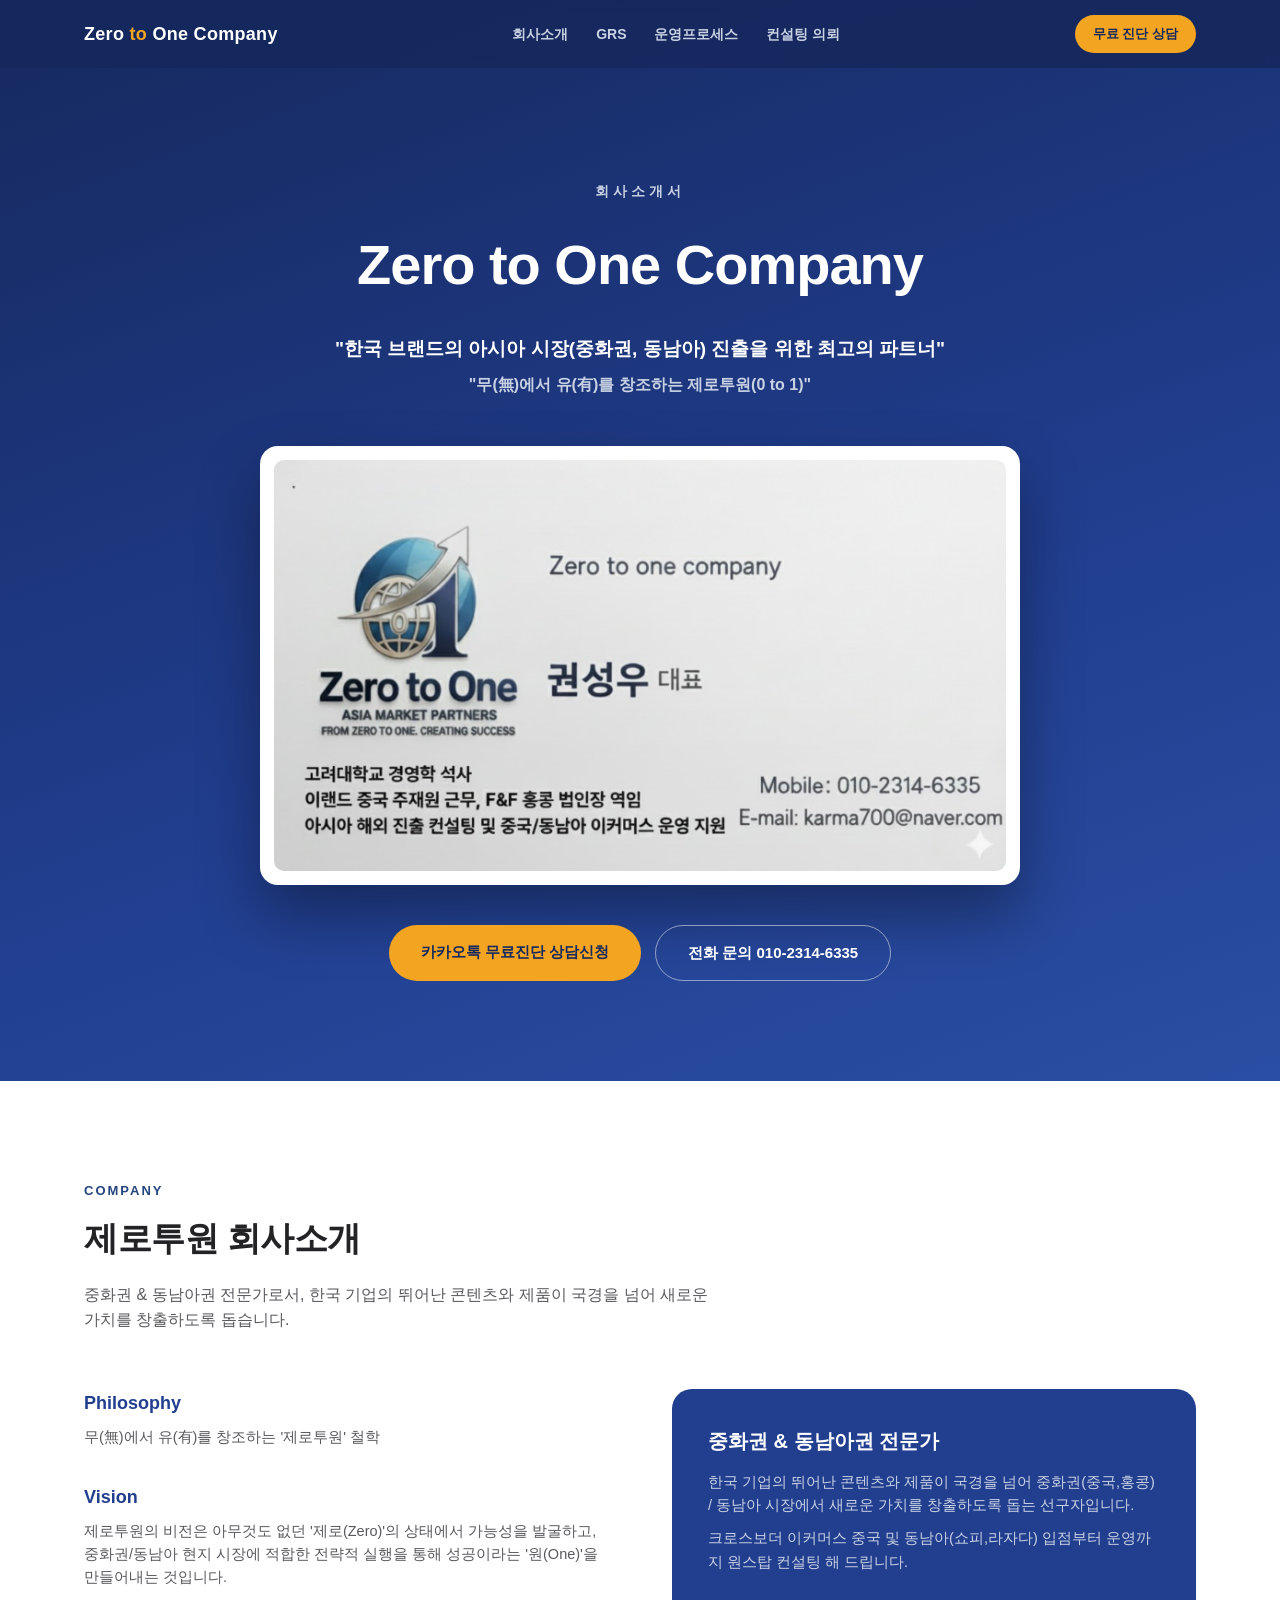
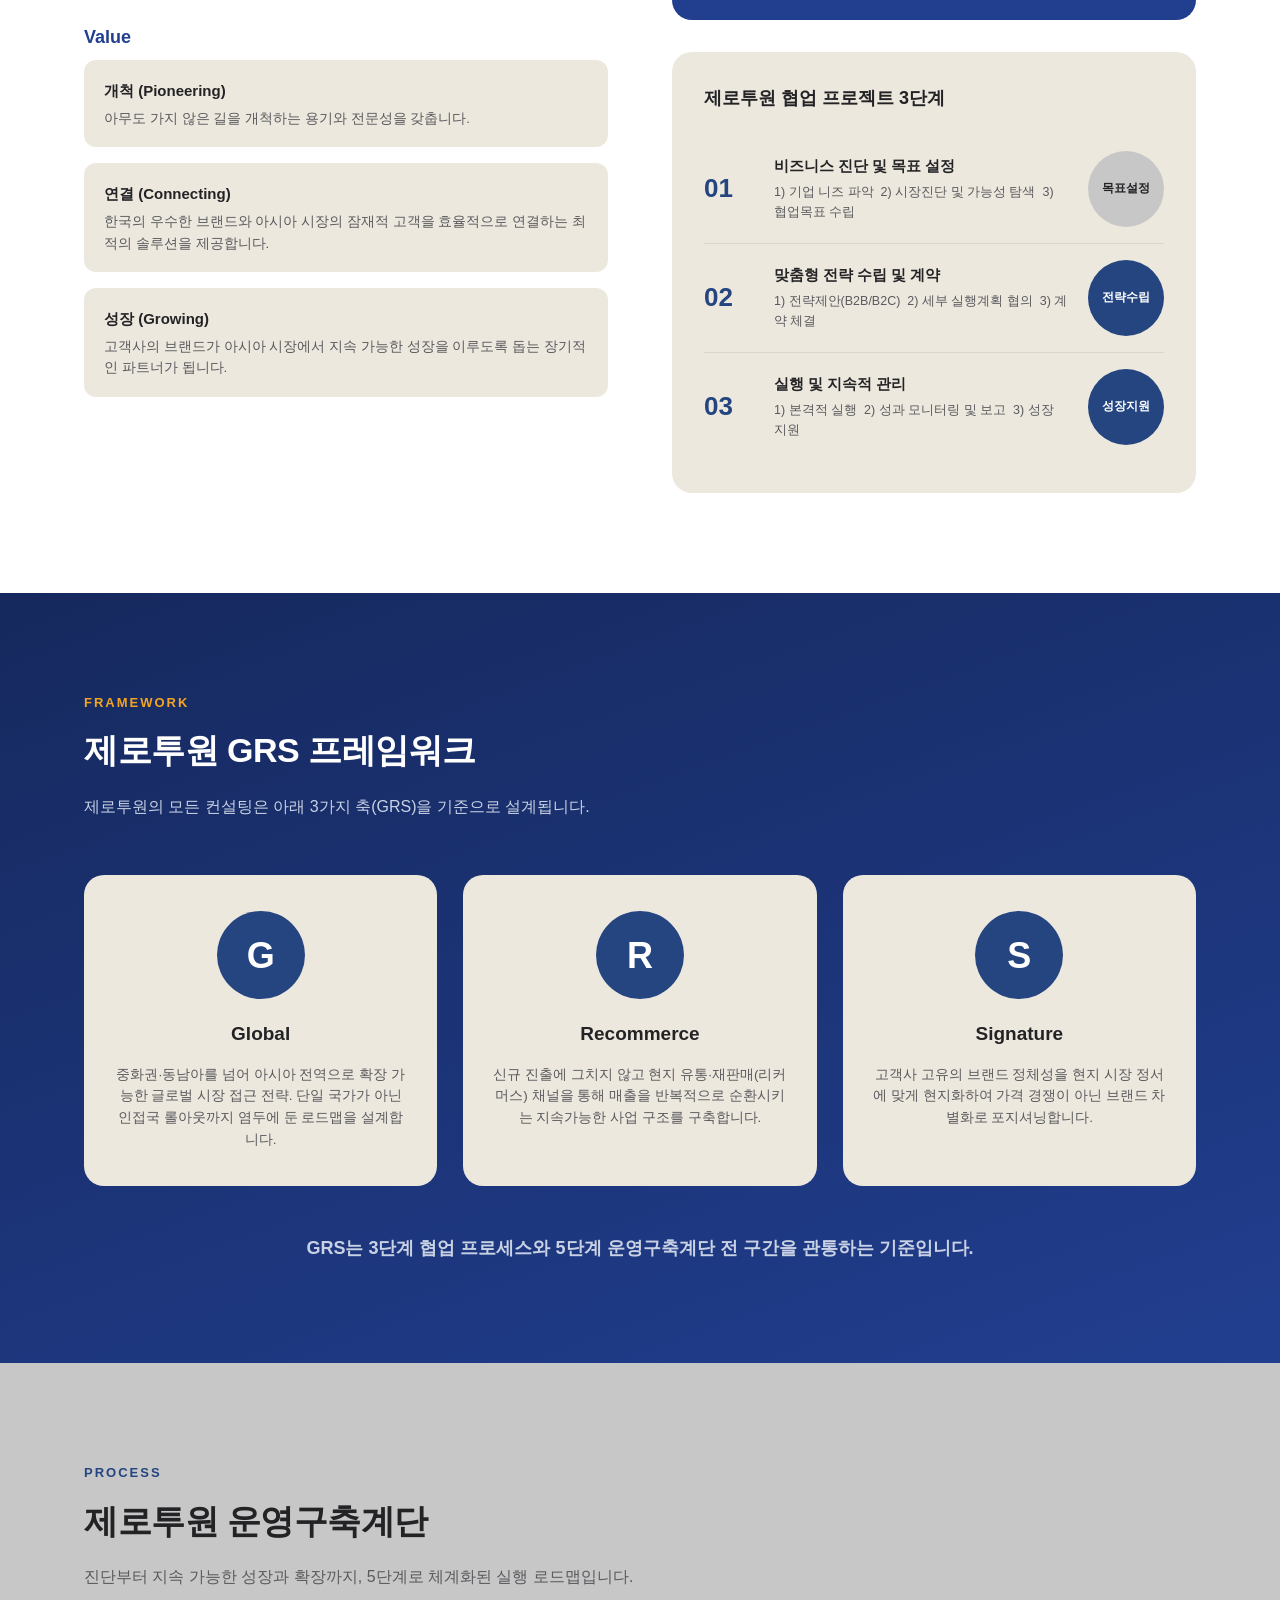
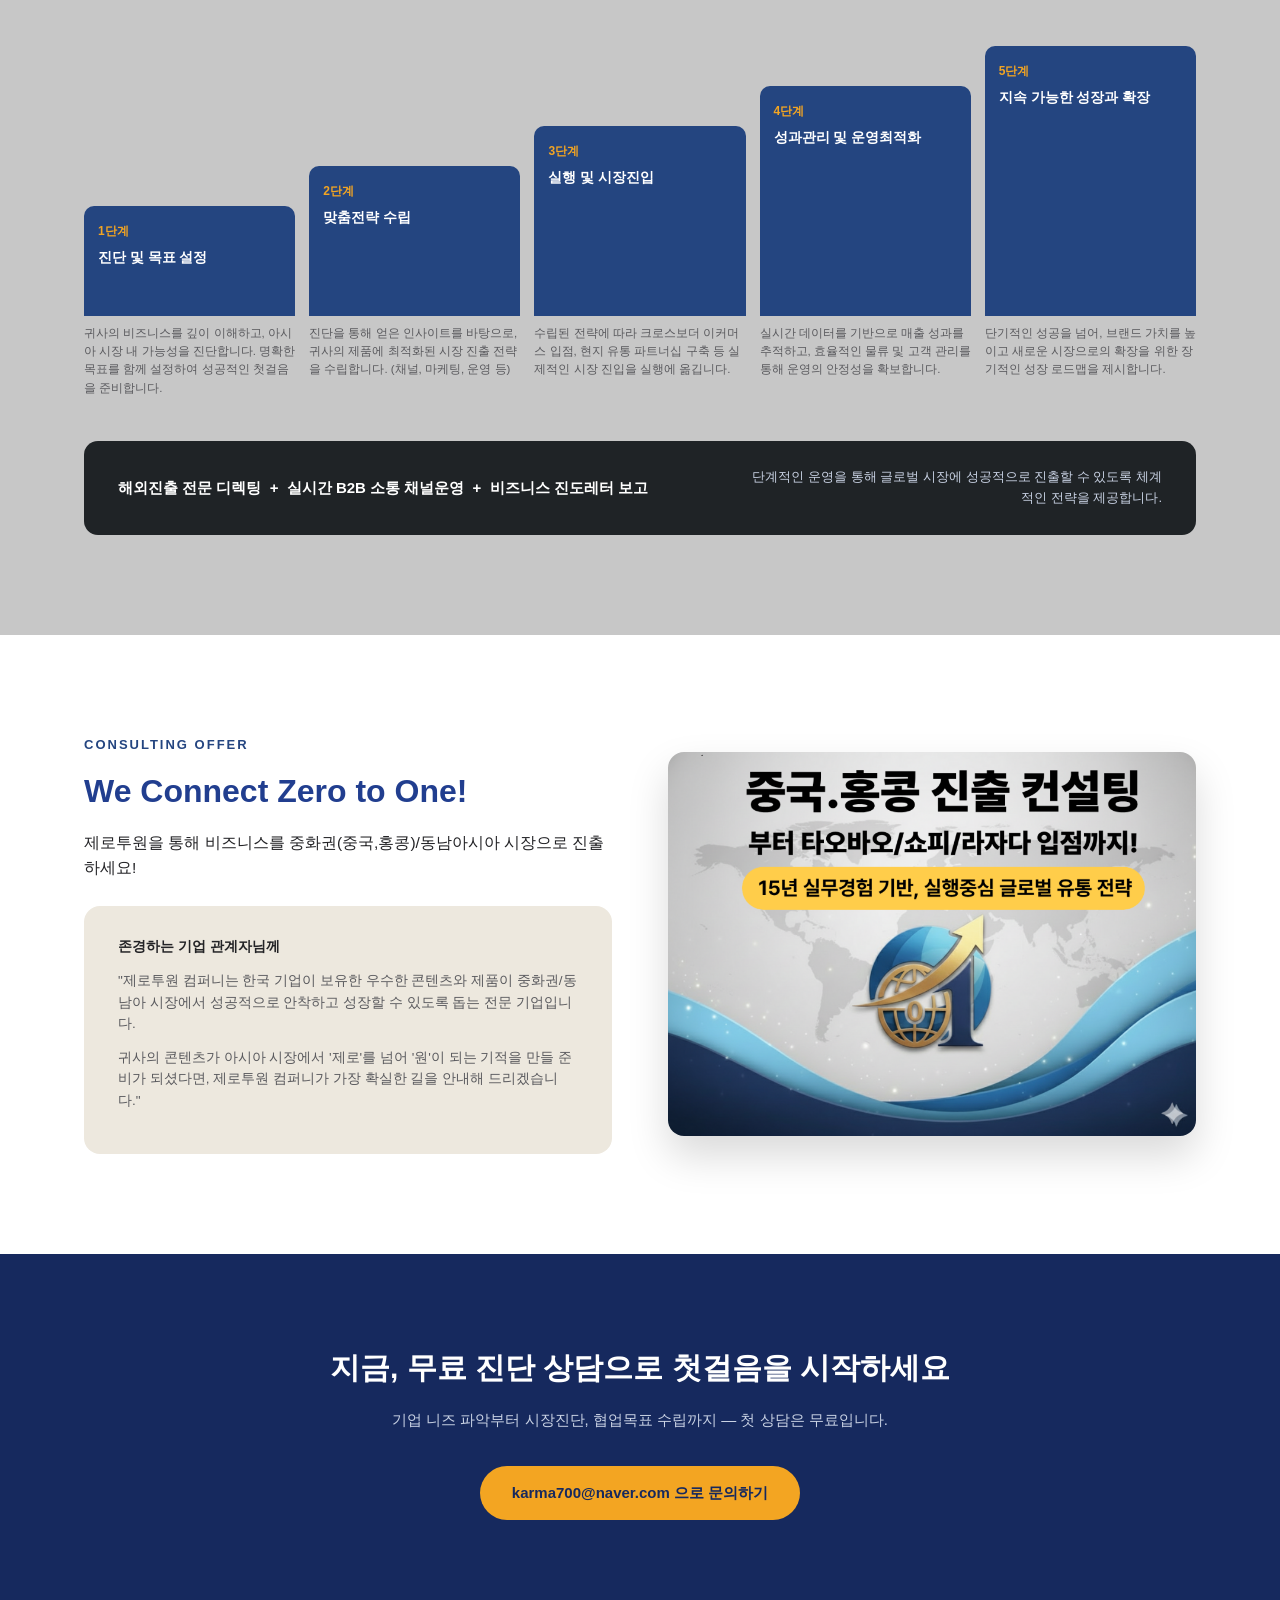
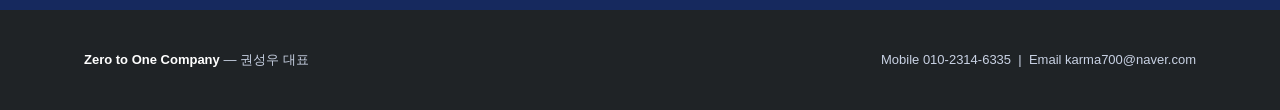
==== index.html @ a4dbe607 "Add Zero to One Company landing page" ====
<!DOCTYPE html>
<html lang="ko">
<head>
<meta charset="UTF-8">
<meta name="viewport" content="width=device-width, initial-scale=1.0">
<title>Zero to One Company | 중화권·동남아 진출 컨설팅</title>
<style>
  :root{
    --navy:#213E8F;
    --navy-deep:#16295E;
    --accent:#244580;
    --cream:#EDE8DE;
    --gray-panel:#C7C7C7;
    --dark-text:#232326;
    --mute-text:#5A5A5E;
    --light-text:#C9D2E4;
    --white:#FFFFFF;
    --orange:#F3A522;
    --black-band:#1F2326;
  }
  *{box-sizing:border-box;margin:0;padding:0;}
  html{scroll-behavior:smooth;}
  body{
    font-family:"Pretendard","맑은 고딕","Malgun Gothic",sans-serif;
    color:var(--dark-text);
    line-height:1.6;
    background:var(--white);
  }
  a{text-decoration:none;color:inherit;}
  .container{max-width:1160px;margin:0 auto;padding:0 24px;}
  section{padding:100px 0;}

  /* ---------- NAV ---------- */
  .nav{
    position:fixed;top:0;left:0;right:0;z-index:100;
    background:rgba(22,41,94,0.92);
    backdrop-filter:blur(6px);
  }
  .nav .container{
    display:flex;align-items:center;justify-content:space-between;
    height:68px;
  }
  .nav .logo{color:var(--white);font-weight:800;font-size:18px;letter-spacing:0.3px;}
  .nav .logo span{color:var(--orange);}
  .nav-links{display:flex;gap:28px;}
  .nav-links a{color:var(--light-text);font-size:14px;font-weight:600;transition:color .2s;}
  .nav-links a:hover{color:var(--white);}
  .nav-cta{
    background:var(--orange);color:var(--navy-deep);
    padding:9px 18px;border-radius:24px;font-size:13px;font-weight:800;
    white-space:nowrap;
  }

  /* ---------- HERO ---------- */
  .hero{
    background:linear-gradient(160deg,var(--navy-deep) 0%,var(--navy) 60%,#2a4ea3 100%);
    color:var(--white);
    padding:180px 0 100px;
    text-align:center;
  }
  .hero .eyebrow{
    letter-spacing:4px;color:var(--light-text);font-size:14px;font-weight:700;margin-bottom:18px;
  }
  .hero h1{
    font-size:56px;font-weight:800;margin-bottom:24px;letter-spacing:-1px;
  }
  .hero .quote{font-size:19px;font-weight:700;margin-bottom:8px;}
  .hero .quote.small{font-size:16px;font-weight:600;color:var(--light-text);margin-bottom:48px;}

  .biz-card{
    max-width:760px;margin:0 auto;background:var(--white);border-radius:18px;
    padding:14px;box-shadow:0 30px 60px rgba(0,0,0,0.35);
  }
  .biz-card img{width:100%;display:block;border-radius:10px;}

  .hero-ctas{margin-top:40px;display:flex;gap:14px;justify-content:center;flex-wrap:wrap;}
  .btn{
    display:inline-block;padding:15px 32px;border-radius:30px;font-weight:800;font-size:15px;
    transition:transform .15s, box-shadow .15s;
  }
  .btn-primary{background:var(--orange);color:var(--navy-deep);}
  .btn-primary:hover{transform:translateY(-2px);box-shadow:0 10px 24px rgba(243,165,34,0.35);}
  .btn-ghost{border:1.5px solid rgba(255,255,255,0.5);color:var(--white);}
  .btn-ghost:hover{background:rgba(255,255,255,0.1);}

  /* ---------- SECTION HEADINGS ---------- */
  .eyebrow-dark{color:var(--accent);font-weight:800;letter-spacing:2px;font-size:13px;margin-bottom:10px;}
  .section-title{font-size:34px;font-weight:800;margin-bottom:16px;letter-spacing:-0.5px;}
  .section-sub{color:var(--mute-text);font-size:16px;max-width:640px;margin-bottom:56px;}

  /* ---------- ABOUT (Philosophy/Vision/Value) ---------- */
  .about{background:var(--white);}
  .about-grid{
    display:grid;grid-template-columns:1fr 1fr;gap:64px;align-items:start;
  }
  .pvv-item{margin-bottom:34px;}
  .pvv-item h4{font-size:18px;font-weight:800;color:var(--navy);margin-bottom:8px;}
  .pvv-item p{color:var(--mute-text);font-size:14.5px;}
  .value-list{display:grid;gap:16px;margin-top:8px;}
  .value-card{
    background:var(--cream);border-radius:12px;padding:18px 20px;
  }
  .value-card b{color:var(--dark-text);font-size:15px;}
  .value-card span{display:block;color:var(--mute-text);font-size:13.5px;margin-top:4px;}

  .expert-box{
    background:var(--navy);color:var(--white);border-radius:20px;padding:36px;margin-bottom:32px;
  }
  .expert-box h4{font-size:20px;font-weight:800;margin-bottom:14px;}
  .expert-box p{color:var(--light-text);font-size:14.5px;margin-bottom:10px;}

  .process-box{background:var(--cream);border-radius:20px;padding:32px;}
  .process-box h4{font-size:18px;font-weight:800;margin-bottom:22px;}
  .process-step{
    display:flex;align-items:center;gap:18px;padding:16px 0;border-top:1px solid rgba(0,0,0,0.08);
  }
  .process-step:first-of-type{border-top:none;}
  .process-num{font-size:26px;font-weight:800;color:var(--accent);width:52px;flex-shrink:0;}
  .process-step .txt h5{font-size:14.5px;font-weight:800;margin-bottom:4px;}
  .process-step .txt p{font-size:12.5px;color:var(--mute-text);}
  .process-tag{
    margin-left:auto;flex-shrink:0;width:76px;height:76px;border-radius:50%;
    background:var(--accent);color:var(--white);display:flex;align-items:center;justify-content:center;
    font-size:12px;font-weight:800;text-align:center;
  }

  /* ---------- GRS ---------- */
  .grs{background:linear-gradient(160deg,var(--navy-deep) 0%,var(--navy) 100%);color:var(--white);}
  .grs .section-title, .grs .eyebrow-dark{color:var(--white);}
  .grs .eyebrow-dark{color:var(--orange);}
  .grs .section-sub{color:var(--light-text);}
  .grs-grid{display:grid;grid-template-columns:repeat(3,1fr);gap:26px;}
  .grs-card{
    background:var(--cream);border-radius:20px;padding:36px 28px;color:var(--dark-text);text-align:center;
  }
  .grs-circle{
    width:88px;height:88px;border-radius:50%;background:var(--accent);color:var(--white);
    display:flex;align-items:center;justify-content:center;font-size:36px;font-weight:800;
    margin:0 auto 20px;
  }
  .grs-card h4{font-size:19px;font-weight:800;margin-bottom:14px;}
  .grs-card p{font-size:13.5px;color:var(--mute-text);}
  .grs-footer{
    margin-top:48px;text-align:center;font-size:18px;font-weight:800;color:var(--light-text);
  }

  /* ---------- 5-STEP ---------- */
  .steps5{background:var(--gray-panel);}
  .steps5-track{display:grid;grid-template-columns:repeat(5,1fr);gap:14px;align-items:end;margin-bottom:8px;}
  .step5-block{
    background:var(--accent);color:var(--white);border-radius:10px 10px 0 0;padding:16px 14px;
  }
  .step5-block .tag{color:var(--orange);font-weight:800;font-size:12px;margin-bottom:8px;}
  .step5-block .title{font-size:13.5px;font-weight:800;line-height:1.3;}
  .steps5-desc{display:grid;grid-template-columns:repeat(5,1fr);gap:14px;}
  .steps5-desc p{font-size:11.5px;color:var(--mute-text);}
  .steps5-band{
    margin-top:44px;background:var(--black-band);color:var(--white);border-radius:14px;
    padding:26px 34px;display:flex;justify-content:space-between;align-items:center;flex-wrap:wrap;gap:16px;
  }
  .steps5-band .left b{font-size:15px;}
  .steps5-band .right{color:var(--light-text);font-size:13px;max-width:420px;text-align:right;}

  /* ---------- OFFER / CTA ---------- */
  .offer{background:var(--white);}
  .offer-grid{display:grid;grid-template-columns:1fr 1fr;gap:56px;align-items:center;}
  .offer h2{font-size:32px;font-weight:800;color:var(--navy);margin-bottom:14px;}
  .offer .lead{font-size:15.5px;color:var(--dark-text);margin-bottom:26px;}
  .promo-img{border-radius:16px;overflow:hidden;box-shadow:0 20px 40px rgba(0,0,0,0.15);}
  .promo-img img{width:100%;display:block;}
  .letter{background:var(--cream);border-radius:16px;padding:30px 34px;margin-top:26px;}
  .letter p{font-size:13.5px;color:var(--mute-text);margin-bottom:12px;}
  .letter b{color:var(--dark-text);}

  .cta-final{
    background:var(--navy-deep);color:var(--white);text-align:center;padding:90px 0;
  }
  .cta-final h3{font-size:30px;font-weight:800;margin-bottom:16px;}
  .cta-final p{color:var(--light-text);margin-bottom:34px;font-size:15px;}

  footer{background:var(--black-band);color:var(--light-text);padding:40px 0;font-size:13px;}
  .footer-grid{display:flex;justify-content:space-between;flex-wrap:wrap;gap:16px;}
  .footer-grid b{color:var(--white);}

  @media(max-width:860px){
    .hero h1{font-size:36px;}
    .about-grid{grid-template-columns:1fr;}
    .grs-grid{grid-template-columns:1fr;}
    .steps5-track,.steps5-desc{grid-template-columns:1fr;}
    .offer-grid{grid-template-columns:1fr;}
    .nav-links{display:none;}
    section{padding:64px 0;}
  }
</style>
</head>
<body>

<nav class="nav">
  <div class="container">
    <div class="logo">Zero <span>to</span> One Company</div>
    <div class="nav-links">
      <a href="#about">회사소개</a>
      <a href="#grs">GRS</a>
      <a href="#steps">운영프로세스</a>
      <a href="#offer">컨설팅 의뢰</a>
    </div>
    <a class="nav-cta" href="https://open.kakao.com/o/sWDRY35h" target="_blank" rel="noopener">무료 진단 상담</a>
  </div>
</nav>

<!-- HERO -->
<header class="hero">
  <div class="container">
    <div class="eyebrow">회사소개서</div>
    <h1>Zero to One Company</h1>
    <p class="quote">"한국 브랜드의 아시아 시장(중화권, 동남아) 진출을 위한 최고의 파트너"</p>
    <p class="quote small">"무(無)에서 유(有)를 창조하는 제로투원(0 to 1)"</p>

    <div class="biz-card">
      <img src="assets/business-card.png" alt="Zero to One Company 권성우 대표 명함">
    </div>

    <div class="hero-ctas">
      <a class="btn btn-primary" href="https://open.kakao.com/o/sWDRY35h" target="_blank" rel="noopener">카카오톡 무료진단 상담신청</a>
      <a class="btn btn-ghost" href="tel:010-2314-6335">전화 문의 010-2314-6335</a>
    </div>
  </div>
</header>

<!-- ABOUT -->
<section class="about" id="about">
  <div class="container">
    <div class="eyebrow-dark">COMPANY</div>
    <h2 class="section-title">제로투원 회사소개</h2>
    <p class="section-sub">중화권 & 동남아권 전문가로서, 한국 기업의 뛰어난 콘텐츠와 제품이 국경을 넘어 새로운 가치를 창출하도록 돕습니다.</p>

    <div class="about-grid">
      <div>
        <div class="pvv-item">
          <h4>Philosophy</h4>
          <p>무(無)에서 유(有)를 창조하는 '제로투원' 철학</p>
        </div>
        <div class="pvv-item">
          <h4>Vision</h4>
          <p>제로투원의 비전은 아무것도 없던 '제로(Zero)'의 상태에서 가능성을 발굴하고, 중화권/동남아 현지 시장에 적합한 전략적 실행을 통해 성공이라는 '원(One)'을 만들어내는 것입니다.</p>
        </div>
        <div class="pvv-item">
          <h4>Value</h4>
          <div class="value-list">
            <div class="value-card">
              <b>개척 (Pioneering)</b>
              <span>아무도 가지 않은 길을 개척하는 용기와 전문성을 갖춥니다.</span>
            </div>
            <div class="value-card">
              <b>연결 (Connecting)</b>
              <span>한국의 우수한 브랜드와 아시아 시장의 잠재적 고객을 효율적으로 연결하는 최적의 솔루션을 제공합니다.</span>
            </div>
            <div class="value-card">
              <b>성장 (Growing)</b>
              <span>고객사의 브랜드가 아시아 시장에서 지속 가능한 성장을 이루도록 돕는 장기적인 파트너가 됩니다.</span>
            </div>
          </div>
        </div>
      </div>

      <div>
        <div class="expert-box">
          <h4>중화권 & 동남아권 전문가</h4>
          <p>한국 기업의 뛰어난 콘텐츠와 제품이 국경을 넘어 중화권(중국,홍콩) / 동남아 시장에서 새로운 가치를 창출하도록 돕는 선구자입니다.</p>
          <p>크로스보더 이커머스 중국 및 동남아(쇼피,라자다) 입점부터 운영까지 원스탑 컨설팅 해 드립니다.</p>
        </div>

        <div class="process-box">
          <h4>제로투원 협업 프로젝트 3단계</h4>

          <div class="process-step">
            <div class="process-num">01</div>
            <div class="txt">
              <h5>비즈니스 진단 및 목표 설정</h5>
              <p>1) 기업 니즈 파악 &nbsp;2) 시장진단 및 가능성 탐색 &nbsp;3) 협업목표 수립</p>
            </div>
            <div class="process-tag" style="background:var(--gray-panel);color:var(--dark-text);">목표설정</div>
          </div>

          <div class="process-step">
            <div class="process-num">02</div>
            <div class="txt">
              <h5>맞춤형 전략 수립 및 계약</h5>
              <p>1) 전략제안(B2B/B2C) &nbsp;2) 세부 실행계획 협의 &nbsp;3) 계약 체결</p>
            </div>
            <div class="process-tag">전략수립</div>
          </div>

          <div class="process-step">
            <div class="process-num">03</div>
            <div class="txt">
              <h5>실행 및 지속적 관리</h5>
              <p>1) 본격적 실행 &nbsp;2) 성과 모니터링 및 보고 &nbsp;3) 성장 지원</p>
            </div>
            <div class="process-tag">성장지원</div>
          </div>
        </div>
      </div>
    </div>
  </div>
</section>

<!-- GRS -->
<section class="grs" id="grs">
  <div class="container">
    <div class="eyebrow-dark">FRAMEWORK</div>
    <h2 class="section-title">제로투원 GRS 프레임워크</h2>
    <p class="section-sub">제로투원의 모든 컨설팅은 아래 3가지 축(GRS)을 기준으로 설계됩니다.</p>

    <div class="grs-grid">
      <div class="grs-card">
        <div class="grs-circle">G</div>
        <h4>Global</h4>
        <p>중화권·동남아를 넘어 아시아 전역으로 확장 가능한 글로벌 시장 접근 전략. 단일 국가가 아닌 인접국 롤아웃까지 염두에 둔 로드맵을 설계합니다.</p>
      </div>
      <div class="grs-card">
        <div class="grs-circle">R</div>
        <h4>Recommerce</h4>
        <p>신규 진출에 그치지 않고 현지 유통·재판매(리커머스) 채널을 통해 매출을 반복적으로 순환시키는 지속가능한 사업 구조를 구축합니다.</p>
      </div>
      <div class="grs-card">
        <div class="grs-circle">S</div>
        <h4>Signature</h4>
        <p>고객사 고유의 브랜드 정체성을 현지 시장 정서에 맞게 현지화하여 가격 경쟁이 아닌 브랜드 차별화로 포지셔닝합니다.</p>
      </div>
    </div>

    <p class="grs-footer">GRS는 3단계 협업 프로세스와 5단계 운영구축계단 전 구간을 관통하는 기준입니다.</p>
  </div>
</section>

<!-- 5-STEP -->
<section class="steps5" id="steps">
  <div class="container">
    <div class="eyebrow-dark">PROCESS</div>
    <h2 class="section-title">제로투원 운영구축계단</h2>
    <p class="section-sub">진단부터 지속 가능한 성장과 확장까지, 5단계로 체계화된 실행 로드맵입니다.</p>

    <div class="steps5-track">
      <div class="step5-block" style="height:110px;"><div class="tag">1단계</div><div class="title">진단 및 목표 설정</div></div>
      <div class="step5-block" style="height:150px;"><div class="tag">2단계</div><div class="title">맞춤전략 수립</div></div>
      <div class="step5-block" style="height:190px;"><div class="tag">3단계</div><div class="title">실행 및 시장진입</div></div>
      <div class="step5-block" style="height:230px;"><div class="tag">4단계</div><div class="title">성과관리 및 운영최적화</div></div>
      <div class="step5-block" style="height:270px;"><div class="tag">5단계</div><div class="title">지속 가능한 성장과 확장</div></div>
    </div>
    <div class="steps5-desc">
      <p>귀사의 비즈니스를 깊이 이해하고, 아시아 시장 내 가능성을 진단합니다. 명확한 목표를 함께 설정하여 성공적인 첫걸음을 준비합니다.</p>
      <p>진단을 통해 얻은 인사이트를 바탕으로, 귀사의 제품에 최적화된 시장 진출 전략을 수립합니다. (채널, 마케팅, 운영 등)</p>
      <p>수립된 전략에 따라 크로스보더 이커머스 입점, 현지 유통 파트너십 구축 등 실제적인 시장 진입을 실행에 옮깁니다.</p>
      <p>실시간 데이터를 기반으로 매출 성과를 추적하고, 효율적인 물류 및 고객 관리를 통해 운영의 안정성을 확보합니다.</p>
      <p>단기적인 성공을 넘어, 브랜드 가치를 높이고 새로운 시장으로의 확장을 위한 장기적인 성장 로드맵을 제시합니다.</p>
    </div>

    <div class="steps5-band">
      <div class="left"><b>해외진출 전문 디렉팅 &nbsp;+&nbsp; 실시간 B2B 소통 채널운영 &nbsp;+&nbsp; 비즈니스 진도레터 보고</b></div>
      <div class="right">단계적인 운영을 통해 글로벌 시장에 성공적으로 진출할 수 있도록 체계적인 전략을 제공합니다.</div>
    </div>
  </div>
</section>

<!-- OFFER -->
<section class="offer" id="offer">
  <div class="container">
    <div class="offer-grid">
      <div>
        <div class="eyebrow-dark">CONSULTING OFFER</div>
        <h2>We Connect Zero to One!</h2>
        <p class="lead">제로투원을 통해 비즈니스를 중화권(중국,홍콩)/동남아시아 시장으로 진출하세요!</p>

        <div class="letter">
          <p><b>존경하는 기업 관계자님께</b></p>
          <p>"제로투원 컴퍼니는 한국 기업이 보유한 우수한 콘텐츠와 제품이 중화권/동남아 시장에서 성공적으로 안착하고 성장할 수 있도록 돕는 전문 기업입니다.</p>
          <p>귀사의 콘텐츠가 아시아 시장에서 '제로'를 넘어 '원'이 되는 기적을 만들 준비가 되셨다면, 제로투원 컴퍼니가 가장 확실한 길을 안내해 드리겠습니다."</p>
        </div>
      </div>
      <div class="promo-img">
        <img src="assets/promo-banner.png" alt="중국·홍콩 진출 컨설팅 - 타오바오/쇼피/라자다 입점까지">
      </div>
    </div>
  </div>
</section>

<!-- FINAL CTA -->
<div class="cta-final">
  <div class="container">
    <h3>지금, 무료 진단 상담으로 첫걸음을 시작하세요</h3>
    <p>기업 니즈 파악부터 시장진단, 협업목표 수립까지 — 첫 상담은 무료입니다.</p>
    <a class="btn btn-primary" href="mailto:karma700@naver.com?subject=제로투원%20컨설팅%20문의">karma700@naver.com 으로 문의하기</a>
  </div>
</div>

<footer>
  <div class="container footer-grid">
    <div><b>Zero to One Company</b> — 권성우 대표</div>
    <div>Mobile 010-2314-6335 &nbsp;|&nbsp; Email karma700@naver.com</div>
  </div>
</footer>

</body>
</html>
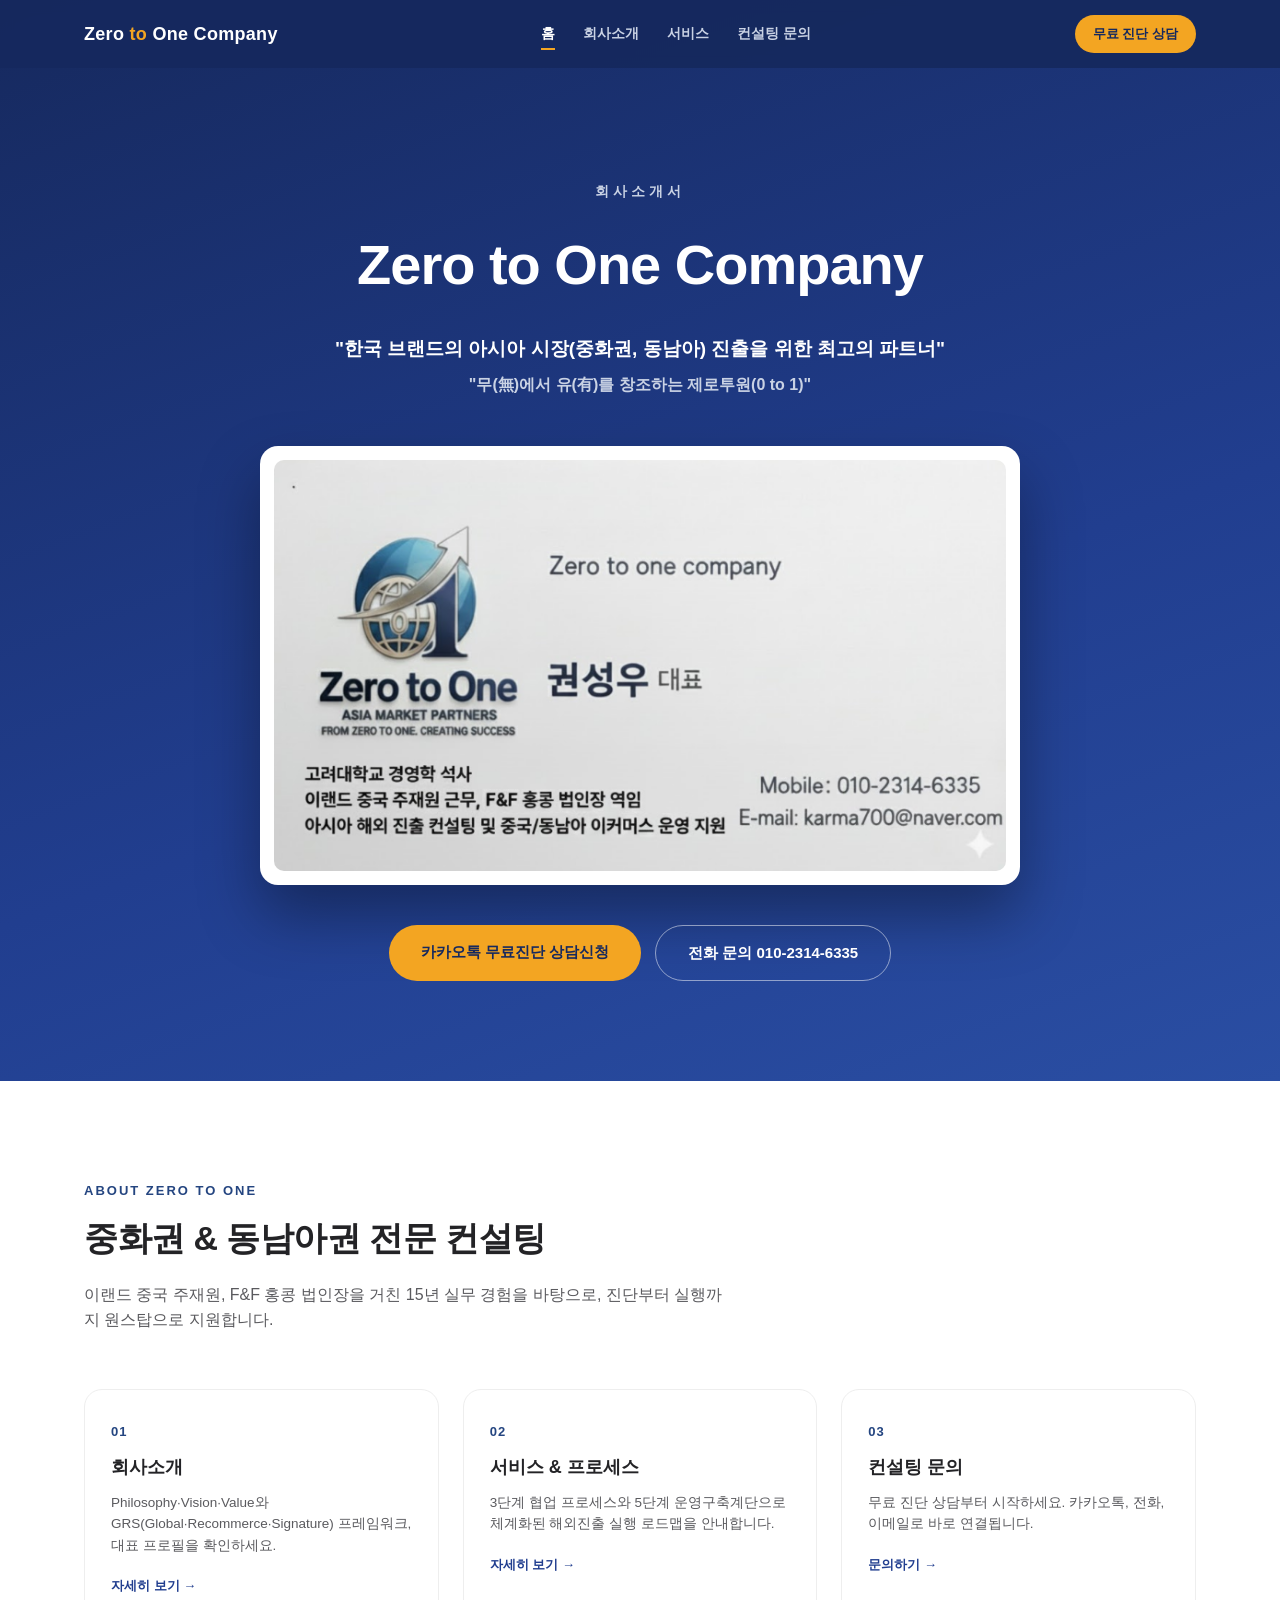
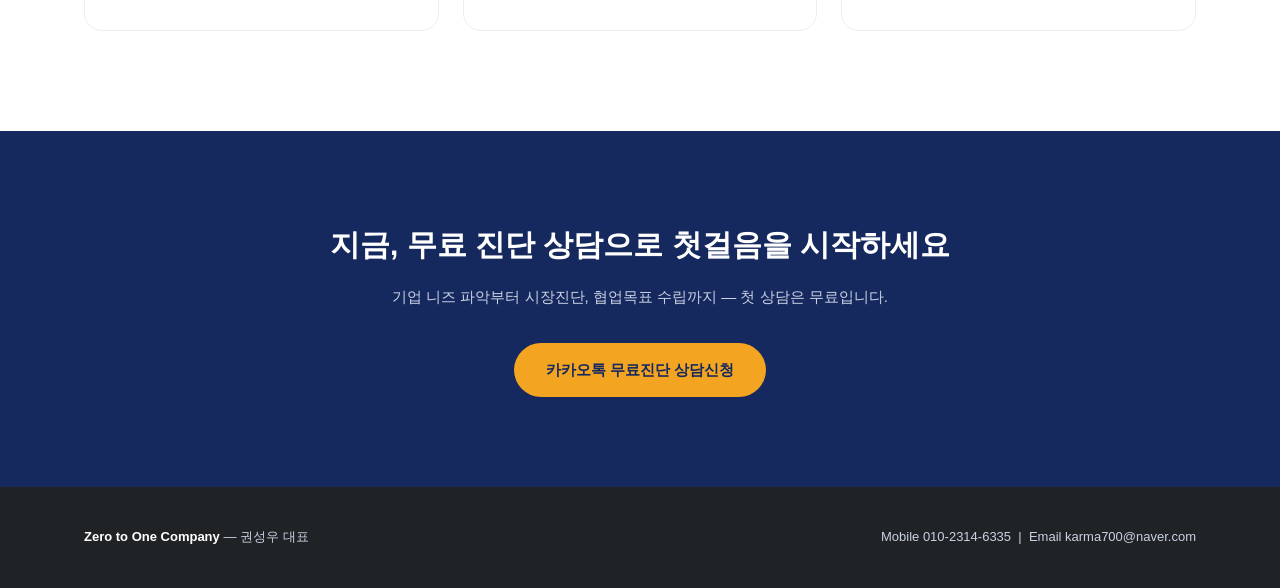
==== commit 29769374: "Build full multi-page company site (home/about/services/contact)" ====
--- a/index.html
+++ b/index.html
@@ -4,194 +4,7 @@
 <meta charset="UTF-8">
 <meta name="viewport" content="width=device-width, initial-scale=1.0">
 <title>Zero to One Company | 중화권·동남아 진출 컨설팅</title>
-<style>
-  :root{
-    --navy:#213E8F;
-    --navy-deep:#16295E;
-    --accent:#244580;
-    --cream:#EDE8DE;
-    --gray-panel:#C7C7C7;
-    --dark-text:#232326;
-    --mute-text:#5A5A5E;
-    --light-text:#C9D2E4;
-    --white:#FFFFFF;
-    --orange:#F3A522;
-    --black-band:#1F2326;
-  }
-  *{box-sizing:border-box;margin:0;padding:0;}
-  html{scroll-behavior:smooth;}
-  body{
-    font-family:"Pretendard","맑은 고딕","Malgun Gothic",sans-serif;
-    color:var(--dark-text);
-    line-height:1.6;
-    background:var(--white);
-  }
-  a{text-decoration:none;color:inherit;}
-  .container{max-width:1160px;margin:0 auto;padding:0 24px;}
-  section{padding:100px 0;}
-
-  /* ---------- NAV ---------- */
-  .nav{
-    position:fixed;top:0;left:0;right:0;z-index:100;
-    background:rgba(22,41,94,0.92);
-    backdrop-filter:blur(6px);
-  }
-  .nav .container{
-    display:flex;align-items:center;justify-content:space-between;
-    height:68px;
-  }
-  .nav .logo{color:var(--white);font-weight:800;font-size:18px;letter-spacing:0.3px;}
-  .nav .logo span{color:var(--orange);}
-  .nav-links{display:flex;gap:28px;}
-  .nav-links a{color:var(--light-text);font-size:14px;font-weight:600;transition:color .2s;}
-  .nav-links a:hover{color:var(--white);}
-  .nav-cta{
-    background:var(--orange);color:var(--navy-deep);
-    padding:9px 18px;border-radius:24px;font-size:13px;font-weight:800;
-    white-space:nowrap;
-  }
-
-  /* ---------- HERO ---------- */
-  .hero{
-    background:linear-gradient(160deg,var(--navy-deep) 0%,var(--navy) 60%,#2a4ea3 100%);
-    color:var(--white);
-    padding:180px 0 100px;
-    text-align:center;
-  }
-  .hero .eyebrow{
-    letter-spacing:4px;color:var(--light-text);font-size:14px;font-weight:700;margin-bottom:18px;
-  }
-  .hero h1{
-    font-size:56px;font-weight:800;margin-bottom:24px;letter-spacing:-1px;
-  }
-  .hero .quote{font-size:19px;font-weight:700;margin-bottom:8px;}
-  .hero .quote.small{font-size:16px;font-weight:600;color:var(--light-text);margin-bottom:48px;}
-
-  .biz-card{
-    max-width:760px;margin:0 auto;background:var(--white);border-radius:18px;
-    padding:14px;box-shadow:0 30px 60px rgba(0,0,0,0.35);
-  }
-  .biz-card img{width:100%;display:block;border-radius:10px;}
-
-  .hero-ctas{margin-top:40px;display:flex;gap:14px;justify-content:center;flex-wrap:wrap;}
-  .btn{
-    display:inline-block;padding:15px 32px;border-radius:30px;font-weight:800;font-size:15px;
-    transition:transform .15s, box-shadow .15s;
-  }
-  .btn-primary{background:var(--orange);color:var(--navy-deep);}
-  .btn-primary:hover{transform:translateY(-2px);box-shadow:0 10px 24px rgba(243,165,34,0.35);}
-  .btn-ghost{border:1.5px solid rgba(255,255,255,0.5);color:var(--white);}
-  .btn-ghost:hover{background:rgba(255,255,255,0.1);}
-
-  /* ---------- SECTION HEADINGS ---------- */
-  .eyebrow-dark{color:var(--accent);font-weight:800;letter-spacing:2px;font-size:13px;margin-bottom:10px;}
-  .section-title{font-size:34px;font-weight:800;margin-bottom:16px;letter-spacing:-0.5px;}
-  .section-sub{color:var(--mute-text);font-size:16px;max-width:640px;margin-bottom:56px;}
-
-  /* ---------- ABOUT (Philosophy/Vision/Value) ---------- */
-  .about{background:var(--white);}
-  .about-grid{
-    display:grid;grid-template-columns:1fr 1fr;gap:64px;align-items:start;
-  }
-  .pvv-item{margin-bottom:34px;}
-  .pvv-item h4{font-size:18px;font-weight:800;color:var(--navy);margin-bottom:8px;}
-  .pvv-item p{color:var(--mute-text);font-size:14.5px;}
-  .value-list{display:grid;gap:16px;margin-top:8px;}
-  .value-card{
-    background:var(--cream);border-radius:12px;padding:18px 20px;
-  }
-  .value-card b{color:var(--dark-text);font-size:15px;}
-  .value-card span{display:block;color:var(--mute-text);font-size:13.5px;margin-top:4px;}
-
-  .expert-box{
-    background:var(--navy);color:var(--white);border-radius:20px;padding:36px;margin-bottom:32px;
-  }
-  .expert-box h4{font-size:20px;font-weight:800;margin-bottom:14px;}
-  .expert-box p{color:var(--light-text);font-size:14.5px;margin-bottom:10px;}
-
-  .process-box{background:var(--cream);border-radius:20px;padding:32px;}
-  .process-box h4{font-size:18px;font-weight:800;margin-bottom:22px;}
-  .process-step{
-    display:flex;align-items:center;gap:18px;padding:16px 0;border-top:1px solid rgba(0,0,0,0.08);
-  }
-  .process-step:first-of-type{border-top:none;}
-  .process-num{font-size:26px;font-weight:800;color:var(--accent);width:52px;flex-shrink:0;}
-  .process-step .txt h5{font-size:14.5px;font-weight:800;margin-bottom:4px;}
-  .process-step .txt p{font-size:12.5px;color:var(--mute-text);}
-  .process-tag{
-    margin-left:auto;flex-shrink:0;width:76px;height:76px;border-radius:50%;
-    background:var(--accent);color:var(--white);display:flex;align-items:center;justify-content:center;
-    font-size:12px;font-weight:800;text-align:center;
-  }
-
-  /* ---------- GRS ---------- */
-  .grs{background:linear-gradient(160deg,var(--navy-deep) 0%,var(--navy) 100%);color:var(--white);}
-  .grs .section-title, .grs .eyebrow-dark{color:var(--white);}
-  .grs .eyebrow-dark{color:var(--orange);}
-  .grs .section-sub{color:var(--light-text);}
-  .grs-grid{display:grid;grid-template-columns:repeat(3,1fr);gap:26px;}
-  .grs-card{
-    background:var(--cream);border-radius:20px;padding:36px 28px;color:var(--dark-text);text-align:center;
-  }
-  .grs-circle{
-    width:88px;height:88px;border-radius:50%;background:var(--accent);color:var(--white);
-    display:flex;align-items:center;justify-content:center;font-size:36px;font-weight:800;
-    margin:0 auto 20px;
-  }
-  .grs-card h4{font-size:19px;font-weight:800;margin-bottom:14px;}
-  .grs-card p{font-size:13.5px;color:var(--mute-text);}
-  .grs-footer{
-    margin-top:48px;text-align:center;font-size:18px;font-weight:800;color:var(--light-text);
-  }
-
-  /* ---------- 5-STEP ---------- */
-  .steps5{background:var(--gray-panel);}
-  .steps5-track{display:grid;grid-template-columns:repeat(5,1fr);gap:14px;align-items:end;margin-bottom:8px;}
-  .step5-block{
-    background:var(--accent);color:var(--white);border-radius:10px 10px 0 0;padding:16px 14px;
-  }
-  .step5-block .tag{color:var(--orange);font-weight:800;font-size:12px;margin-bottom:8px;}
-  .step5-block .title{font-size:13.5px;font-weight:800;line-height:1.3;}
-  .steps5-desc{display:grid;grid-template-columns:repeat(5,1fr);gap:14px;}
-  .steps5-desc p{font-size:11.5px;color:var(--mute-text);}
-  .steps5-band{
-    margin-top:44px;background:var(--black-band);color:var(--white);border-radius:14px;
-    padding:26px 34px;display:flex;justify-content:space-between;align-items:center;flex-wrap:wrap;gap:16px;
-  }
-  .steps5-band .left b{font-size:15px;}
-  .steps5-band .right{color:var(--light-text);font-size:13px;max-width:420px;text-align:right;}
-
-  /* ---------- OFFER / CTA ---------- */
-  .offer{background:var(--white);}
-  .offer-grid{display:grid;grid-template-columns:1fr 1fr;gap:56px;align-items:center;}
-  .offer h2{font-size:32px;font-weight:800;color:var(--navy);margin-bottom:14px;}
-  .offer .lead{font-size:15.5px;color:var(--dark-text);margin-bottom:26px;}
-  .promo-img{border-radius:16px;overflow:hidden;box-shadow:0 20px 40px rgba(0,0,0,0.15);}
-  .promo-img img{width:100%;display:block;}
-  .letter{background:var(--cream);border-radius:16px;padding:30px 34px;margin-top:26px;}
-  .letter p{font-size:13.5px;color:var(--mute-text);margin-bottom:12px;}
-  .letter b{color:var(--dark-text);}
-
-  .cta-final{
-    background:var(--navy-deep);color:var(--white);text-align:center;padding:90px 0;
-  }
-  .cta-final h3{font-size:30px;font-weight:800;margin-bottom:16px;}
-  .cta-final p{color:var(--light-text);margin-bottom:34px;font-size:15px;}
-
-  footer{background:var(--black-band);color:var(--light-text);padding:40px 0;font-size:13px;}
-  .footer-grid{display:flex;justify-content:space-between;flex-wrap:wrap;gap:16px;}
-  .footer-grid b{color:var(--white);}
-
-  @media(max-width:860px){
-    .hero h1{font-size:36px;}
-    .about-grid{grid-template-columns:1fr;}
-    .grs-grid{grid-template-columns:1fr;}
-    .steps5-track,.steps5-desc{grid-template-columns:1fr;}
-    .offer-grid{grid-template-columns:1fr;}
-    .nav-links{display:none;}
-    section{padding:64px 0;}
-  }
-</style>
+<link rel="stylesheet" href="assets/styles.css">
 </head>
 <body>
 
@@ -199,10 +12,10 @@
   <div class="container">
     <div class="logo">Zero <span>to</span> One Company</div>
     <div class="nav-links">
-      <a href="#about">회사소개</a>
-      <a href="#grs">GRS</a>
-      <a href="#steps">운영프로세스</a>
-      <a href="#offer">컨설팅 의뢰</a>
+      <a href="index.html" class="active">홈</a>
+      <a href="about.html">회사소개</a>
+      <a href="services.html">서비스</a>
+      <a href="contact.html">컨설팅 문의</a>
     </div>
     <a class="nav-cta" href="https://open.kakao.com/o/sWDRY35h" target="_blank" rel="noopener">무료 진단 상담</a>
   </div>
@@ -227,159 +40,31 @@
   </div>
 </header>
 
-<!-- ABOUT -->
-<section class="about" id="about">
+<!-- HIGHLIGHTS -->
+<section class="highlights">
   <div class="container">
-    <div class="eyebrow-dark">COMPANY</div>
-    <h2 class="section-title">제로투원 회사소개</h2>
-    <p class="section-sub">중화권 & 동남아권 전문가로서, 한국 기업의 뛰어난 콘텐츠와 제품이 국경을 넘어 새로운 가치를 창출하도록 돕습니다.</p>
+    <div class="eyebrow-dark">ABOUT ZERO TO ONE</div>
+    <h2 class="section-title">중화권 & 동남아권 전문 컨설팅</h2>
+    <p class="section-sub">이랜드 중국 주재원, F&F 홍콩 법인장을 거친 15년 실무 경험을 바탕으로, 진단부터 실행까지 원스탑으로 지원합니다.</p>
 
-    <div class="about-grid">
-      <div>
-        <div class="pvv-item">
-          <h4>Philosophy</h4>
-          <p>무(無)에서 유(有)를 창조하는 '제로투원' 철학</p>
-        </div>
-        <div class="pvv-item">
-          <h4>Vision</h4>
-          <p>제로투원의 비전은 아무것도 없던 '제로(Zero)'의 상태에서 가능성을 발굴하고, 중화권/동남아 현지 시장에 적합한 전략적 실행을 통해 성공이라는 '원(One)'을 만들어내는 것입니다.</p>
-        </div>
-        <div class="pvv-item">
-          <h4>Value</h4>
-          <div class="value-list">
-            <div class="value-card">
-              <b>개척 (Pioneering)</b>
-              <span>아무도 가지 않은 길을 개척하는 용기와 전문성을 갖춥니다.</span>
-            </div>
-            <div class="value-card">
-              <b>연결 (Connecting)</b>
-              <span>한국의 우수한 브랜드와 아시아 시장의 잠재적 고객을 효율적으로 연결하는 최적의 솔루션을 제공합니다.</span>
-            </div>
-            <div class="value-card">
-              <b>성장 (Growing)</b>
-              <span>고객사의 브랜드가 아시아 시장에서 지속 가능한 성장을 이루도록 돕는 장기적인 파트너가 됩니다.</span>
-            </div>
-          </div>
-        </div>
+    <div class="highlight-grid">
+      <div class="highlight-card">
+        <div class="num">01</div>
+        <h4>회사소개</h4>
+        <p>Philosophy·Vision·Value와 GRS(Global·Recommerce·Signature) 프레임워크, 대표 프로필을 확인하세요.</p>
+        <a class="link" href="about.html">자세히 보기 →</a>
       </div>
-
-      <div>
-        <div class="expert-box">
-          <h4>중화권 & 동남아권 전문가</h4>
-          <p>한국 기업의 뛰어난 콘텐츠와 제품이 국경을 넘어 중화권(중국,홍콩) / 동남아 시장에서 새로운 가치를 창출하도록 돕는 선구자입니다.</p>
-          <p>크로스보더 이커머스 중국 및 동남아(쇼피,라자다) 입점부터 운영까지 원스탑 컨설팅 해 드립니다.</p>
-        </div>
-
-        <div class="process-box">
-          <h4>제로투원 협업 프로젝트 3단계</h4>
-
-          <div class="process-step">
-            <div class="process-num">01</div>
-            <div class="txt">
-              <h5>비즈니스 진단 및 목표 설정</h5>
-              <p>1) 기업 니즈 파악 &nbsp;2) 시장진단 및 가능성 탐색 &nbsp;3) 협업목표 수립</p>
-            </div>
-            <div class="process-tag" style="background:var(--gray-panel);color:var(--dark-text);">목표설정</div>
-          </div>
-
-          <div class="process-step">
-            <div class="process-num">02</div>
-            <div class="txt">
-              <h5>맞춤형 전략 수립 및 계약</h5>
-              <p>1) 전략제안(B2B/B2C) &nbsp;2) 세부 실행계획 협의 &nbsp;3) 계약 체결</p>
-            </div>
-            <div class="process-tag">전략수립</div>
-          </div>
-
-          <div class="process-step">
-            <div class="process-num">03</div>
-            <div class="txt">
-              <h5>실행 및 지속적 관리</h5>
-              <p>1) 본격적 실행 &nbsp;2) 성과 모니터링 및 보고 &nbsp;3) 성장 지원</p>
-            </div>
-            <div class="process-tag">성장지원</div>
-          </div>
-        </div>
+      <div class="highlight-card">
+        <div class="num">02</div>
+        <h4>서비스 & 프로세스</h4>
+        <p>3단계 협업 프로세스와 5단계 운영구축계단으로 체계화된 해외진출 실행 로드맵을 안내합니다.</p>
+        <a class="link" href="services.html">자세히 보기 →</a>
       </div>
-    </div>
-  </div>
-</section>
-
-<!-- GRS -->
-<section class="grs" id="grs">
-  <div class="container">
-    <div class="eyebrow-dark">FRAMEWORK</div>
-    <h2 class="section-title">제로투원 GRS 프레임워크</h2>
-    <p class="section-sub">제로투원의 모든 컨설팅은 아래 3가지 축(GRS)을 기준으로 설계됩니다.</p>
-
-    <div class="grs-grid">
-      <div class="grs-card">
-        <div class="grs-circle">G</div>
-        <h4>Global</h4>
-        <p>중화권·동남아를 넘어 아시아 전역으로 확장 가능한 글로벌 시장 접근 전략. 단일 국가가 아닌 인접국 롤아웃까지 염두에 둔 로드맵을 설계합니다.</p>
-      </div>
-      <div class="grs-card">
-        <div class="grs-circle">R</div>
-        <h4>Recommerce</h4>
-        <p>신규 진출에 그치지 않고 현지 유통·재판매(리커머스) 채널을 통해 매출을 반복적으로 순환시키는 지속가능한 사업 구조를 구축합니다.</p>
-      </div>
-      <div class="grs-card">
-        <div class="grs-circle">S</div>
-        <h4>Signature</h4>
-        <p>고객사 고유의 브랜드 정체성을 현지 시장 정서에 맞게 현지화하여 가격 경쟁이 아닌 브랜드 차별화로 포지셔닝합니다.</p>
-      </div>
-    </div>
-
-    <p class="grs-footer">GRS는 3단계 협업 프로세스와 5단계 운영구축계단 전 구간을 관통하는 기준입니다.</p>
-  </div>
-</section>
-
-<!-- 5-STEP -->
-<section class="steps5" id="steps">
-  <div class="container">
-    <div class="eyebrow-dark">PROCESS</div>
-    <h2 class="section-title">제로투원 운영구축계단</h2>
-    <p class="section-sub">진단부터 지속 가능한 성장과 확장까지, 5단계로 체계화된 실행 로드맵입니다.</p>
-
-    <div class="steps5-track">
-      <div class="step5-block" style="height:110px;"><div class="tag">1단계</div><div class="title">진단 및 목표 설정</div></div>
-      <div class="step5-block" style="height:150px;"><div class="tag">2단계</div><div class="title">맞춤전략 수립</div></div>
-      <div class="step5-block" style="height:190px;"><div class="tag">3단계</div><div class="title">실행 및 시장진입</div></div>
-      <div class="step5-block" style="height:230px;"><div class="tag">4단계</div><div class="title">성과관리 및 운영최적화</div></div>
-      <div class="step5-block" style="height:270px;"><div class="tag">5단계</div><div class="title">지속 가능한 성장과 확장</div></div>
-    </div>
-    <div class="steps5-desc">
-      <p>귀사의 비즈니스를 깊이 이해하고, 아시아 시장 내 가능성을 진단합니다. 명확한 목표를 함께 설정하여 성공적인 첫걸음을 준비합니다.</p>
-      <p>진단을 통해 얻은 인사이트를 바탕으로, 귀사의 제품에 최적화된 시장 진출 전략을 수립합니다. (채널, 마케팅, 운영 등)</p>
-      <p>수립된 전략에 따라 크로스보더 이커머스 입점, 현지 유통 파트너십 구축 등 실제적인 시장 진입을 실행에 옮깁니다.</p>
-      <p>실시간 데이터를 기반으로 매출 성과를 추적하고, 효율적인 물류 및 고객 관리를 통해 운영의 안정성을 확보합니다.</p>
-      <p>단기적인 성공을 넘어, 브랜드 가치를 높이고 새로운 시장으로의 확장을 위한 장기적인 성장 로드맵을 제시합니다.</p>
-    </div>
-
-    <div class="steps5-band">
-      <div class="left"><b>해외진출 전문 디렉팅 &nbsp;+&nbsp; 실시간 B2B 소통 채널운영 &nbsp;+&nbsp; 비즈니스 진도레터 보고</b></div>
-      <div class="right">단계적인 운영을 통해 글로벌 시장에 성공적으로 진출할 수 있도록 체계적인 전략을 제공합니다.</div>
-    </div>
-  </div>
-</section>
-
-<!-- OFFER -->
-<section class="offer" id="offer">
-  <div class="container">
-    <div class="offer-grid">
-      <div>
-        <div class="eyebrow-dark">CONSULTING OFFER</div>
-        <h2>We Connect Zero to One!</h2>
-        <p class="lead">제로투원을 통해 비즈니스를 중화권(중국,홍콩)/동남아시아 시장으로 진출하세요!</p>
-
-        <div class="letter">
-          <p><b>존경하는 기업 관계자님께</b></p>
-          <p>"제로투원 컴퍼니는 한국 기업이 보유한 우수한 콘텐츠와 제품이 중화권/동남아 시장에서 성공적으로 안착하고 성장할 수 있도록 돕는 전문 기업입니다.</p>
-          <p>귀사의 콘텐츠가 아시아 시장에서 '제로'를 넘어 '원'이 되는 기적을 만들 준비가 되셨다면, 제로투원 컴퍼니가 가장 확실한 길을 안내해 드리겠습니다."</p>
-        </div>
-      </div>
-      <div class="promo-img">
-        <img src="assets/promo-banner.png" alt="중국·홍콩 진출 컨설팅 - 타오바오/쇼피/라자다 입점까지">
+      <div class="highlight-card">
+        <div class="num">03</div>
+        <h4>컨설팅 문의</h4>
+        <p>무료 진단 상담부터 시작하세요. 카카오톡, 전화, 이메일로 바로 연결됩니다.</p>
+        <a class="link" href="contact.html">문의하기 →</a>
       </div>
     </div>
   </div>
@@ -390,7 +75,7 @@
   <div class="container">
     <h3>지금, 무료 진단 상담으로 첫걸음을 시작하세요</h3>
     <p>기업 니즈 파악부터 시장진단, 협업목표 수립까지 — 첫 상담은 무료입니다.</p>
-    <a class="btn btn-primary" href="mailto:karma700@naver.com?subject=제로투원%20컨설팅%20문의">karma700@naver.com 으로 문의하기</a>
+    <a class="btn btn-primary" href="https://open.kakao.com/o/sWDRY35h" target="_blank" rel="noopener">카카오톡 무료진단 상담신청</a>
   </div>
 </div>
 
--- a/assets/styles.css
+++ b/assets/styles.css
@@ -0,0 +1,232 @@
+:root{
+  --navy:#213E8F;
+  --navy-deep:#16295E;
+  --accent:#244580;
+  --cream:#EDE8DE;
+  --gray-panel:#C7C7C7;
+  --dark-text:#232326;
+  --mute-text:#5A5A5E;
+  --light-text:#C9D2E4;
+  --white:#FFFFFF;
+  --orange:#F3A522;
+  --black-band:#1F2326;
+}
+*{box-sizing:border-box;margin:0;padding:0;}
+html{scroll-behavior:smooth;}
+body{
+  font-family:"Pretendard","맑은 고딕","Malgun Gothic",sans-serif;
+  color:var(--dark-text);
+  line-height:1.6;
+  background:var(--white);
+}
+a{text-decoration:none;color:inherit;}
+.container{max-width:1160px;margin:0 auto;padding:0 24px;}
+section{padding:100px 0;}
+
+/* ---------- NAV ---------- */
+.nav{
+  position:fixed;top:0;left:0;right:0;z-index:100;
+  background:rgba(22,41,94,0.94);
+  backdrop-filter:blur(6px);
+}
+.nav .container{
+  display:flex;align-items:center;justify-content:space-between;
+  height:68px;
+}
+.nav .logo{color:var(--white);font-weight:800;font-size:18px;letter-spacing:0.3px;}
+.nav .logo span{color:var(--orange);}
+.nav-links{display:flex;gap:28px;}
+.nav-links a{color:var(--light-text);font-size:14px;font-weight:600;transition:color .2s;padding:4px 0;}
+.nav-links a:hover, .nav-links a.active{color:var(--white);border-bottom:2px solid var(--orange);}
+.nav-cta{
+  background:var(--orange);color:var(--navy-deep);
+  padding:9px 18px;border-radius:24px;font-size:13px;font-weight:800;
+  white-space:nowrap;
+}
+
+/* ---------- PAGE HEADER (sub pages) ---------- */
+.page-header{
+  background:linear-gradient(160deg,var(--navy-deep) 0%,var(--navy) 70%);
+  color:var(--white);padding:160px 0 70px;text-align:center;
+}
+.page-header .eyebrow{letter-spacing:4px;color:var(--orange);font-size:13px;font-weight:800;margin-bottom:14px;}
+.page-header h1{font-size:38px;font-weight:800;margin-bottom:14px;}
+.page-header p{color:var(--light-text);font-size:15.5px;max-width:600px;margin:0 auto;}
+
+/* ---------- HERO (home) ---------- */
+.hero{
+  background:linear-gradient(160deg,var(--navy-deep) 0%,var(--navy) 60%,#2a4ea3 100%);
+  color:var(--white);
+  padding:180px 0 100px;
+  text-align:center;
+}
+.hero .eyebrow{
+  letter-spacing:4px;color:var(--light-text);font-size:14px;font-weight:700;margin-bottom:18px;
+}
+.hero h1{
+  font-size:56px;font-weight:800;margin-bottom:24px;letter-spacing:-1px;
+}
+.hero .quote{font-size:19px;font-weight:700;margin-bottom:8px;}
+.hero .quote.small{font-size:16px;font-weight:600;color:var(--light-text);margin-bottom:48px;}
+
+.biz-card{
+  max-width:760px;margin:0 auto;background:var(--white);border-radius:18px;
+  padding:14px;box-shadow:0 30px 60px rgba(0,0,0,0.35);
+}
+.biz-card img{width:100%;display:block;border-radius:10px;}
+
+.hero-ctas{margin-top:40px;display:flex;gap:14px;justify-content:center;flex-wrap:wrap;}
+.btn{
+  display:inline-block;padding:15px 32px;border-radius:30px;font-weight:800;font-size:15px;
+  transition:transform .15s, box-shadow .15s;
+}
+.btn-primary{background:var(--orange);color:var(--navy-deep);}
+.btn-primary:hover{transform:translateY(-2px);box-shadow:0 10px 24px rgba(243,165,34,0.35);}
+.btn-ghost{border:1.5px solid rgba(255,255,255,0.5);color:var(--white);}
+.btn-ghost:hover{background:rgba(255,255,255,0.1);}
+.btn-outline{border:1.5px solid var(--navy);color:var(--navy);}
+.btn-outline:hover{background:var(--navy);color:var(--white);}
+
+/* ---------- HIGHLIGHT CARDS (home) ---------- */
+.highlights{background:var(--white);}
+.highlight-grid{display:grid;grid-template-columns:repeat(3,1fr);gap:24px;margin-top:20px;}
+.highlight-card{
+  border:1px solid #eee;border-radius:18px;padding:32px 26px;transition:box-shadow .2s, transform .2s;
+}
+.highlight-card:hover{box-shadow:0 16px 32px rgba(33,62,143,0.12);transform:translateY(-4px);}
+.highlight-card .num{color:var(--accent);font-weight:800;font-size:13px;letter-spacing:1px;margin-bottom:10px;}
+.highlight-card h4{font-size:18px;font-weight:800;margin-bottom:10px;}
+.highlight-card p{font-size:13.5px;color:var(--mute-text);margin-bottom:16px;}
+.highlight-card .link{font-size:13px;font-weight:800;color:var(--navy);}
+
+/* ---------- SECTION HEADINGS ---------- */
+.eyebrow-dark{color:var(--accent);font-weight:800;letter-spacing:2px;font-size:13px;margin-bottom:10px;}
+.section-title{font-size:34px;font-weight:800;margin-bottom:16px;letter-spacing:-0.5px;}
+.section-sub{color:var(--mute-text);font-size:16px;max-width:640px;margin-bottom:56px;}
+
+/* ---------- ABOUT (Philosophy/Vision/Value) ---------- */
+.about{background:var(--white);}
+.about-grid{
+  display:grid;grid-template-columns:1fr 1fr;gap:64px;align-items:start;
+}
+.pvv-item{margin-bottom:34px;}
+.pvv-item h4{font-size:18px;font-weight:800;color:var(--navy);margin-bottom:8px;}
+.pvv-item p{color:var(--mute-text);font-size:14.5px;}
+.value-list{display:grid;gap:16px;margin-top:8px;}
+.value-card{
+  background:var(--cream);border-radius:12px;padding:18px 20px;
+}
+.value-card b{color:var(--dark-text);font-size:15px;}
+.value-card span{display:block;color:var(--mute-text);font-size:13.5px;margin-top:4px;}
+
+.expert-box{
+  background:var(--navy);color:var(--white);border-radius:20px;padding:36px;margin-bottom:32px;
+}
+.expert-box h4{font-size:20px;font-weight:800;margin-bottom:14px;}
+.expert-box p{color:var(--light-text);font-size:14.5px;margin-bottom:10px;}
+
+/* ---------- PROFILE (about page) ---------- */
+.profile-grid{display:grid;grid-template-columns:0.9fr 1.1fr;gap:56px;align-items:center;margin-bottom:80px;}
+.profile-grid .biz-card{margin:0;max-width:100%;}
+.profile-grid h3{font-size:24px;font-weight:800;color:var(--navy);margin-bottom:14px;}
+.profile-list{margin-top:16px;display:grid;gap:10px;}
+.profile-list li{list-style:none;font-size:14px;color:var(--mute-text);padding-left:20px;position:relative;}
+.profile-list li::before{content:"—";position:absolute;left:0;color:var(--accent);font-weight:800;}
+
+.process-box{background:var(--cream);border-radius:20px;padding:32px;}
+.process-box h4{font-size:18px;font-weight:800;margin-bottom:22px;}
+.process-step{
+  display:flex;align-items:center;gap:18px;padding:16px 0;border-top:1px solid rgba(0,0,0,0.08);
+}
+.process-step:first-of-type{border-top:none;}
+.process-num{font-size:26px;font-weight:800;color:var(--accent);width:52px;flex-shrink:0;}
+.process-step .txt h5{font-size:14.5px;font-weight:800;margin-bottom:4px;}
+.process-step .txt p{font-size:12.5px;color:var(--mute-text);}
+.process-tag{
+  margin-left:auto;flex-shrink:0;width:76px;height:76px;border-radius:50%;
+  background:var(--accent);color:var(--white);display:flex;align-items:center;justify-content:center;
+  font-size:12px;font-weight:800;text-align:center;
+}
+
+/* ---------- GRS ---------- */
+.grs{background:linear-gradient(160deg,var(--navy-deep) 0%,var(--navy) 100%);color:var(--white);}
+.grs .section-title, .grs .eyebrow-dark{color:var(--white);}
+.grs .eyebrow-dark{color:var(--orange);}
+.grs .section-sub{color:var(--light-text);}
+.grs-grid{display:grid;grid-template-columns:repeat(3,1fr);gap:26px;}
+.grs-card{
+  background:var(--cream);border-radius:20px;padding:36px 28px;color:var(--dark-text);text-align:center;
+}
+.grs-circle{
+  width:88px;height:88px;border-radius:50%;background:var(--accent);color:var(--white);
+  display:flex;align-items:center;justify-content:center;font-size:36px;font-weight:800;
+  margin:0 auto 20px;
+}
+.grs-card h4{font-size:19px;font-weight:800;margin-bottom:14px;}
+.grs-card p{font-size:13.5px;color:var(--mute-text);}
+.grs-footer{
+  margin-top:48px;text-align:center;font-size:18px;font-weight:800;color:var(--light-text);
+}
+
+/* ---------- 5-STEP ---------- */
+.steps5{background:var(--gray-panel);}
+.steps5-track{display:grid;grid-template-columns:repeat(5,1fr);gap:14px;align-items:end;margin-bottom:8px;}
+.step5-block{
+  background:var(--accent);color:var(--white);border-radius:10px 10px 0 0;padding:16px 14px;
+}
+.step5-block .tag{color:var(--orange);font-weight:800;font-size:12px;margin-bottom:8px;}
+.step5-block .title{font-size:13.5px;font-weight:800;line-height:1.3;}
+.steps5-desc{display:grid;grid-template-columns:repeat(5,1fr);gap:14px;}
+.steps5-desc p{font-size:11.5px;color:var(--mute-text);}
+.steps5-band{
+  margin-top:44px;background:var(--black-band);color:var(--white);border-radius:14px;
+  padding:26px 34px;display:flex;justify-content:space-between;align-items:center;flex-wrap:wrap;gap:16px;
+}
+.steps5-band .left b{font-size:15px;}
+.steps5-band .right{color:var(--light-text);font-size:13px;max-width:420px;text-align:right;}
+
+/* ---------- MARKET / SERVICE CARDS ---------- */
+.market-grid{display:grid;grid-template-columns:repeat(2,1fr);gap:24px;margin-bottom:80px;}
+.market-card{background:var(--cream);border-radius:18px;padding:30px;}
+.market-card h4{font-size:16px;font-weight:800;color:var(--navy);margin-bottom:10px;}
+.market-card p{font-size:13.5px;color:var(--mute-text);}
+.market-card ul{margin-top:10px;padding-left:18px;}
+.market-card li{font-size:13px;color:var(--mute-text);margin-bottom:4px;}
+
+/* ---------- OFFER / CTA ---------- */
+.offer{background:var(--white);}
+.offer-grid{display:grid;grid-template-columns:1fr 1fr;gap:56px;align-items:center;}
+.offer h2{font-size:32px;font-weight:800;color:var(--navy);margin-bottom:14px;}
+.offer .lead{font-size:15.5px;color:var(--dark-text);margin-bottom:26px;}
+.promo-img{border-radius:16px;overflow:hidden;box-shadow:0 20px 40px rgba(0,0,0,0.15);}
+.promo-img img{width:100%;display:block;}
+.letter{background:var(--cream);border-radius:16px;padding:30px 34px;margin-top:26px;}
+.letter p{font-size:13.5px;color:var(--mute-text);margin-bottom:12px;}
+.letter b{color:var(--dark-text);}
+
+.contact-grid{display:grid;grid-template-columns:1fr 1fr;gap:24px;margin-top:40px;}
+.contact-card{border:1px solid #eee;border-radius:18px;padding:30px;text-align:center;}
+.contact-card .icon{font-size:28px;margin-bottom:12px;}
+.contact-card h4{font-size:16px;font-weight:800;margin-bottom:8px;}
+.contact-card p{font-size:13px;color:var(--mute-text);margin-bottom:16px;}
+
+.cta-final{
+  background:var(--navy-deep);color:var(--white);text-align:center;padding:90px 0;
+}
+.cta-final h3{font-size:30px;font-weight:800;margin-bottom:16px;}
+.cta-final p{color:var(--light-text);margin-bottom:34px;font-size:15px;}
+
+footer{background:var(--black-band);color:var(--light-text);padding:40px 0;font-size:13px;}
+.footer-grid{display:flex;justify-content:space-between;flex-wrap:wrap;gap:16px;}
+.footer-grid b{color:var(--white);}
+
+@media(max-width:860px){
+  .hero h1{font-size:36px;}
+  .page-header h1{font-size:28px;}
+  .about-grid, .profile-grid, .market-grid, .offer-grid, .contact-grid{grid-template-columns:1fr;}
+  .grs-grid{grid-template-columns:1fr;}
+  .highlight-grid{grid-template-columns:1fr;}
+  .steps5-track,.steps5-desc{grid-template-columns:1fr;}
+  .nav-links{display:none;}
+  section{padding:64px 0;}
+}
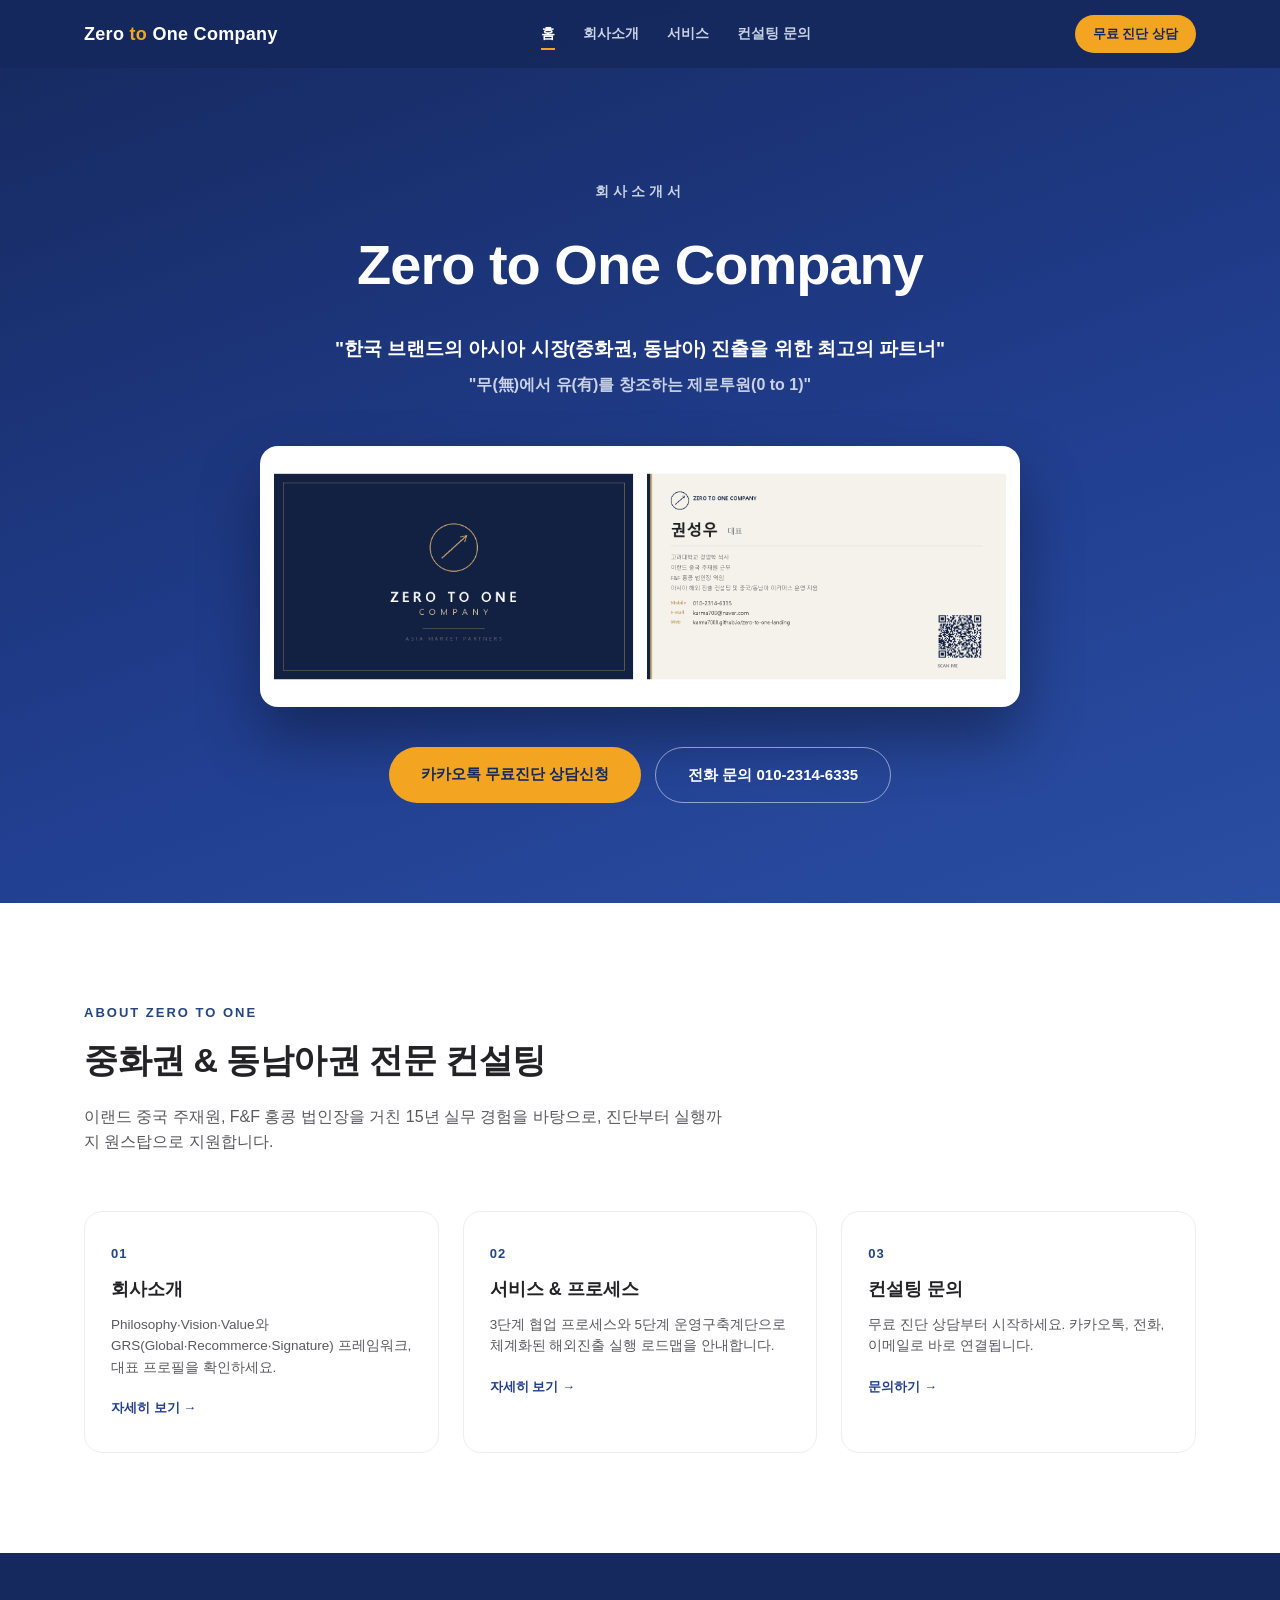
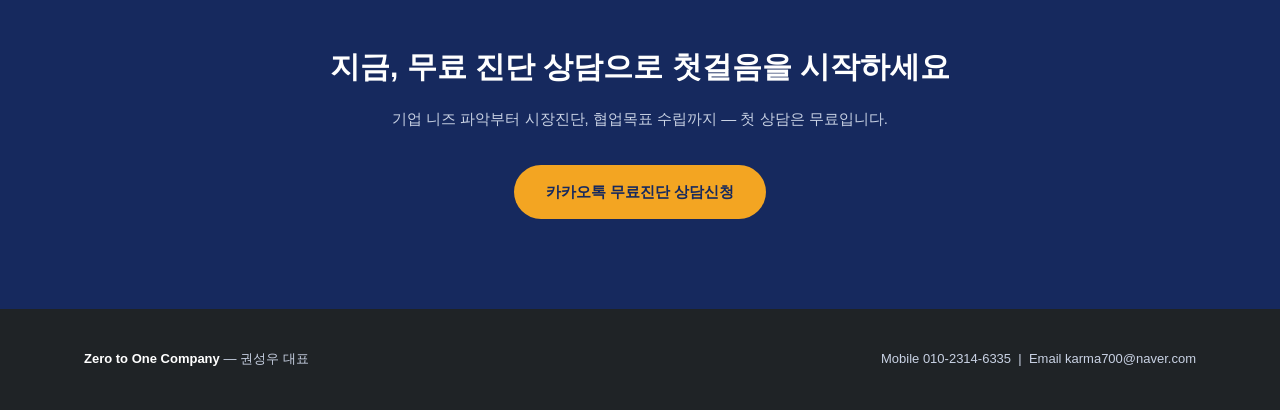
==== commit f7206ce3: "Replace scanned business card with premium navy/gold card design" ====
--- a/index.html
+++ b/index.html
@@ -30,7 +30,7 @@
     <p class="quote small">"무(無)에서 유(有)를 창조하는 제로투원(0 to 1)"</p>
 
     <div class="biz-card">
-      <img src="assets/business-card.png" alt="Zero to One Company 권성우 대표 명함">
+      <img src="assets/business-card-full.png" alt="Zero to One Company 권성우 대표 명함 (앞/뒤)">
     </div>
 
     <div class="hero-ctas">
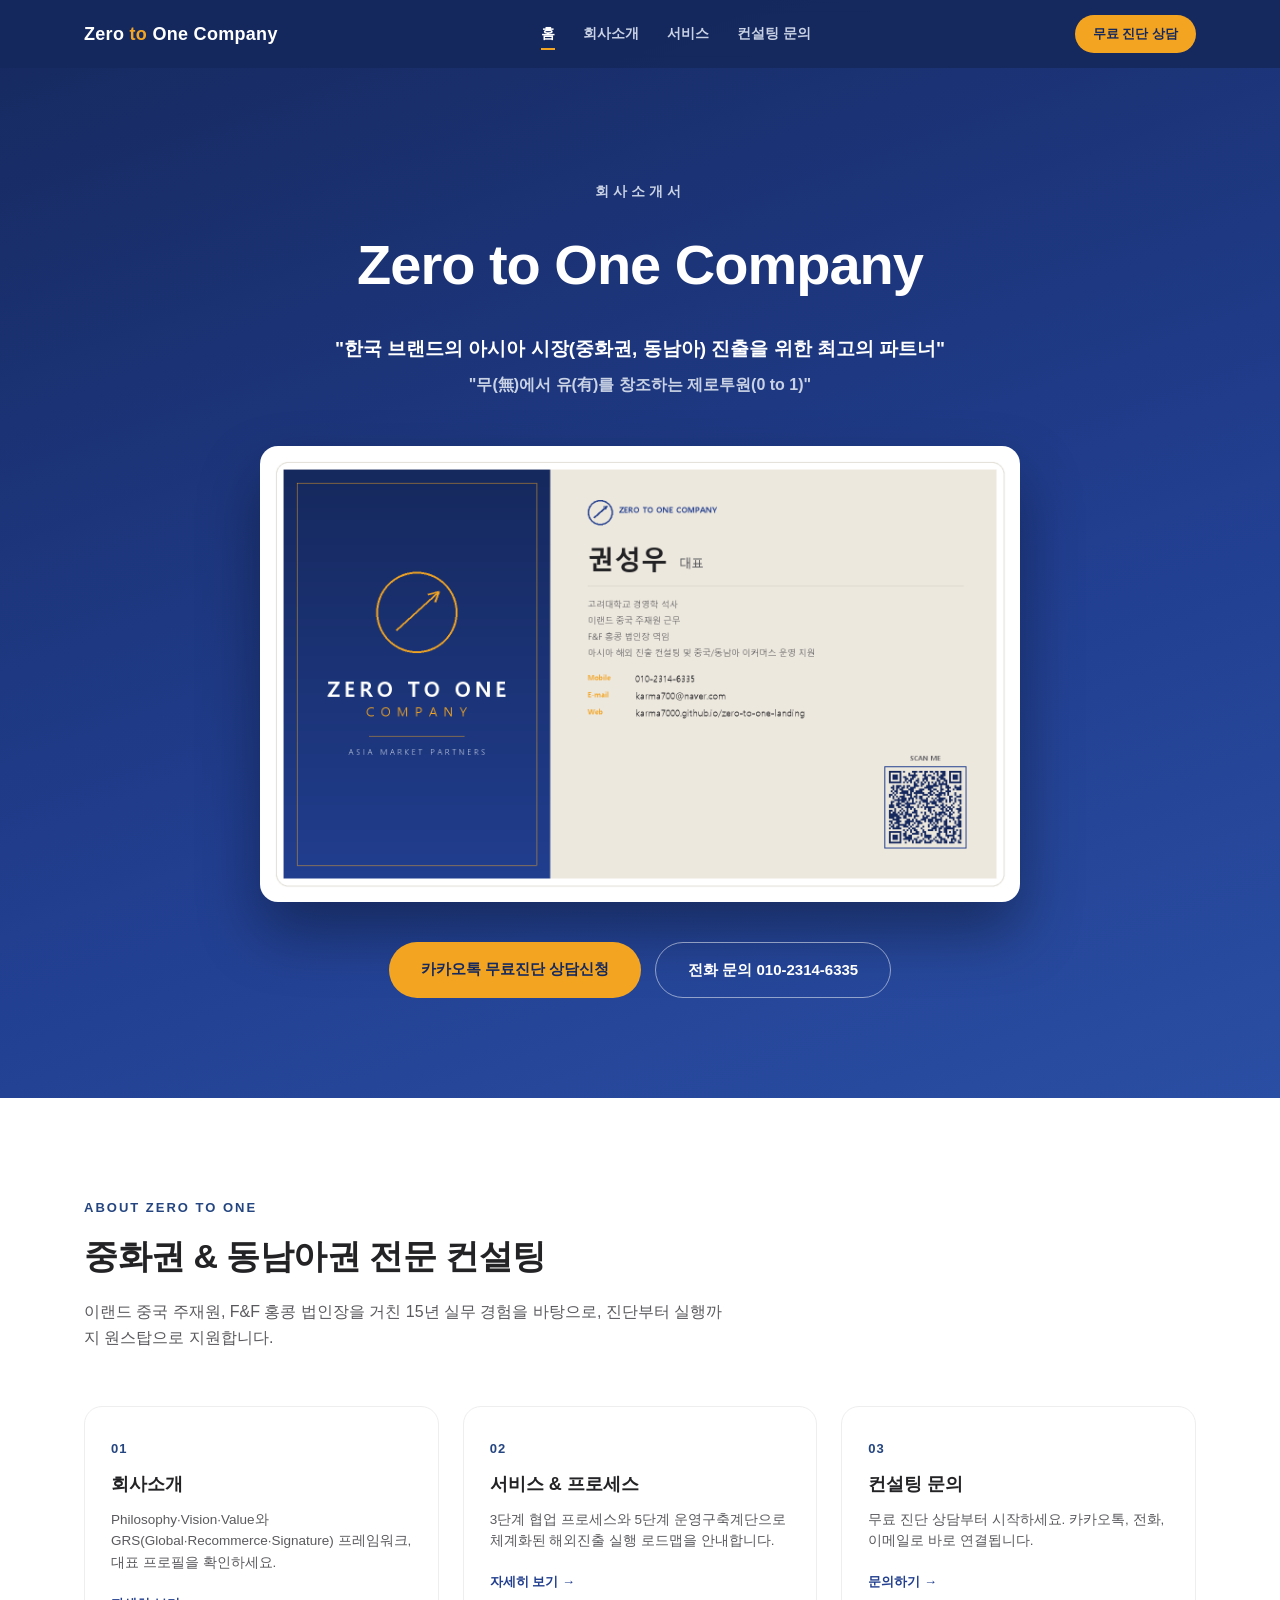
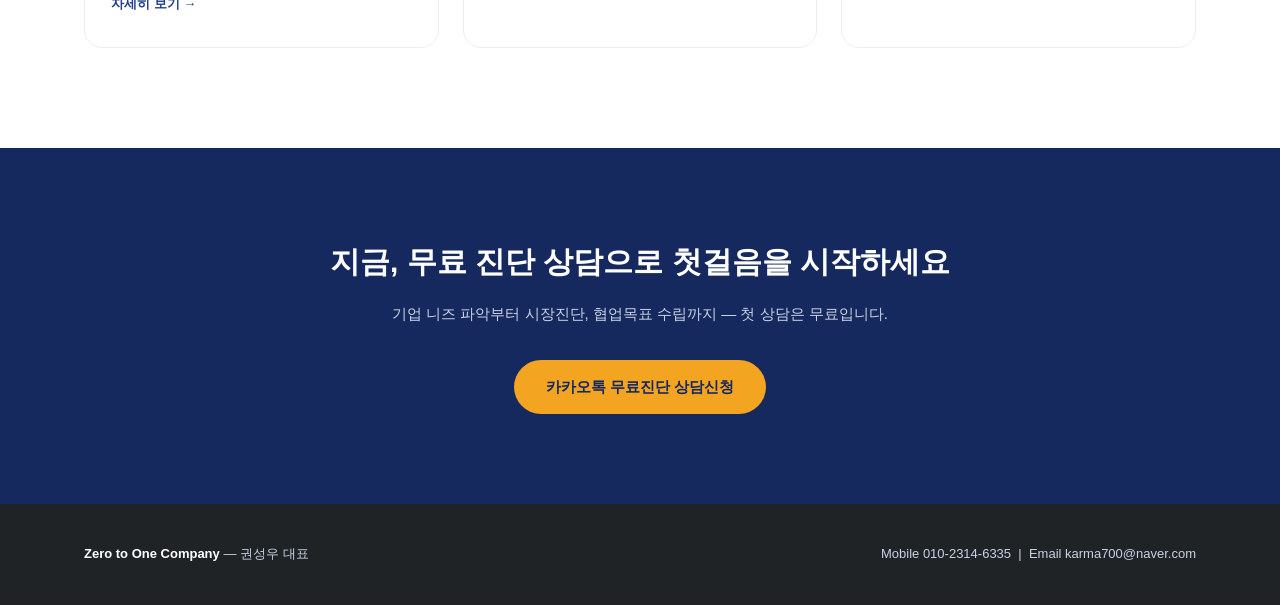
==== commit b13b8a0f: "Merge business card front/back into one unified card design matching site palette" ====
--- a/index.html
+++ b/index.html
@@ -30,7 +30,7 @@
     <p class="quote small">"무(無)에서 유(有)를 창조하는 제로투원(0 to 1)"</p>
 
     <div class="biz-card">
-      <img src="assets/business-card-full.png" alt="Zero to One Company 권성우 대표 명함 (앞/뒤)">
+      <img src="assets/business-card-unified.png" alt="Zero to One Company 권성우 대표 명함">
     </div>
 
     <div class="hero-ctas">
